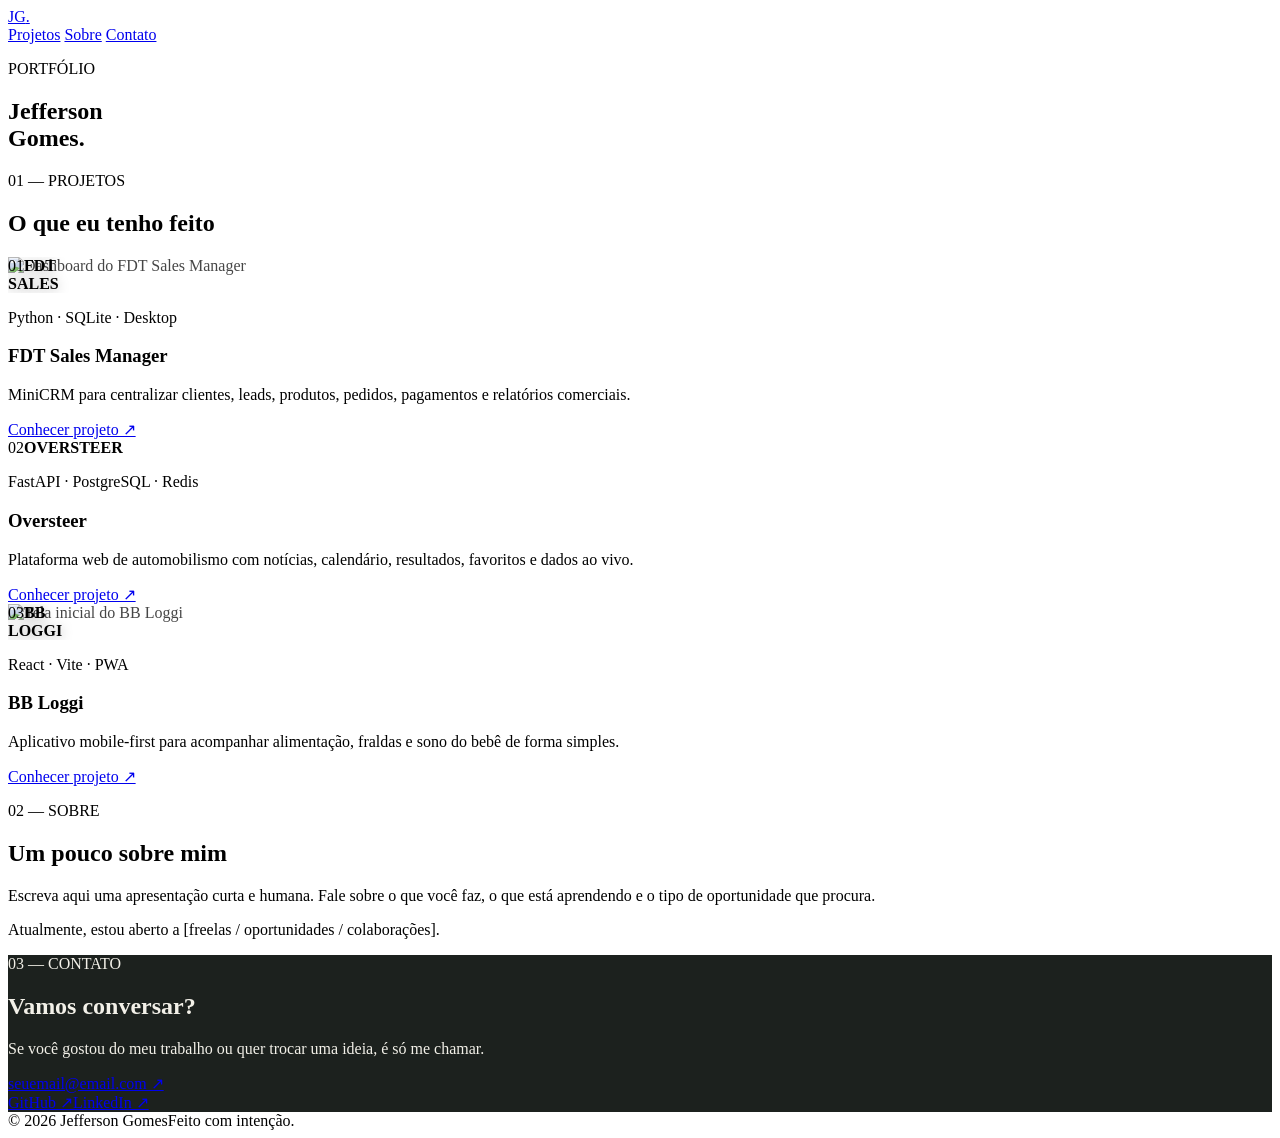
==== index.html @ 3aaaec59 "Publish portfolio site" ====
<!doctype html>
<html lang="pt-BR">
<head>
  <meta charset="utf-8" />
  <meta name="viewport" content="width=device-width, initial-scale=1" />
  <meta name="description" content="Portfólio de SEU NOME — projetos, experiências e formas de contato." />
  <title>Jefferson Gomes — Portfólio</title>
  <link rel="icon" href="favicon.svg" type="image/svg+xml" />
  <link rel="preconnect" href="https://fonts.googleapis.com" />
  <link rel="preconnect" href="https://fonts.gstatic.com" crossorigin />
  <link href="https://fonts.googleapis.com/css2?family=DM+Sans:wght@400;500;700&family=Space+Grotesk:wght@500;600;700&display=swap" rel="stylesheet" />
  <link rel="stylesheet" href="style.css" />
  <style>.contact { background:#1c211e; color:#f2f0e8; } .project-image{position:relative;overflow:hidden}.project-image img{position:absolute;inset:0;width:100%;height:100%;object-fit:cover;opacity:.72}.project-image span,.project-image strong{position:relative;z-index:1;text-shadow:0 2px 12px rgba(0,0,0,.35)}</style>
</head>
<body>
  <header class="site-header">
    <a class="logo" href="#inicio">JG<span>.</span></a>
    <nav aria-label="Navegação principal">
      <a href="#projetos">Projetos</a>
      <a href="#sobre">Sobre</a>
      <a href="#contato">Contato</a>
    </nav>
  </header>

  <main>
    <section class="hero" id="inicio">
      <p class="eyebrow">PORTFÓLIO</p>
      <h1>Jefferson<br />Gomes.</h1>
    </section>

    <section class="projects section" id="projetos">
      <div class="section-heading"><p class="eyebrow">01 — PROJETOS</p><h2>O que eu tenho feito</h2></div>
      <div class="project-grid">
        <article class="project-card featured">
          <div class="project-art art-one project-image"><img src="fdt-sales-manager.png" alt="Dashboard do FDT Sales Manager" /><span>01</span><strong>FDT<br />SALES</strong></div>
          <div class="project-info"><p class="tag">Python · SQLite · Desktop</p><h3>FDT Sales Manager</h3><p>MiniCRM para centralizar clientes, leads, produtos, pedidos, pagamentos e relatórios comerciais.</p><a href="fdt-sales-manager.html" aria-label="Conhecer FDT Sales Manager">Conhecer projeto ↗</a></div>
        </article>
        <article class="project-card">
          <div class="project-art art-two"><span>02</span><strong>OVERSTEER</strong></div>
          <div class="project-info"><p class="tag">FastAPI · PostgreSQL · Redis</p><h3>Oversteer</h3><p>Plataforma web de automobilismo com notícias, calendário, resultados, favoritos e dados ao vivo.</p><a href="oversteer.html" aria-label="Conhecer Oversteer">Conhecer projeto ↗</a></div>
        </article>
        <article class="project-card">
          <div class="project-art art-three project-image"><img src="https://raw.githubusercontent.com/jeffersonprg/BB-Loggi/main/attached_assets/BB_loggi_01_1769534620755.png" alt="Tela inicial do BB Loggi" /><span>03</span><strong>BB<br />LOGGI</strong></div>
          <div class="project-info"><p class="tag">React · Vite · PWA</p><h3>BB Loggi</h3><p>Aplicativo mobile-first para acompanhar alimentação, fraldas e sono do bebê de forma simples.</p><a href="bb-loggi.html" aria-label="Conhecer BB Loggi">Conhecer projeto ↗</a></div>
        </article>
      </div>
    </section>

    <section class="about section" id="sobre">
      <div class="section-heading"><p class="eyebrow">02 — SOBRE</p><h2>Um pouco sobre mim</h2></div>
      <div class="about-copy"><p>Escreva aqui uma apresentação curta e humana. Fale sobre o que você faz, o que está aprendendo e o tipo de oportunidade que procura.</p><p>Atualmente, estou aberto a [freelas / oportunidades / colaborações].</p></div>
    </section>

    <section class="contact section" id="contato">
      <p class="eyebrow">03 — CONTATO</p><h2>Vamos conversar?</h2>
      <p>Se você gostou do meu trabalho ou quer trocar uma ideia, é só me chamar.</p>
      <a class="email" href="mailto:seuemail@email.com">seuemail@email.com ↗</a>
      <div class="socials"><a href="https://github.com/jeffersonprg" target="_blank" rel="noreferrer">GitHub ↗</a><a href="https://www.linkedin.com/in/jeffersonprg/" target="_blank" rel="noreferrer">LinkedIn ↗</a></div>
    </section>
  </main>

  <footer><span>© 2026 Jefferson Gomes</span><span>Feito com intenção.</span></footer>
</body>
</html>
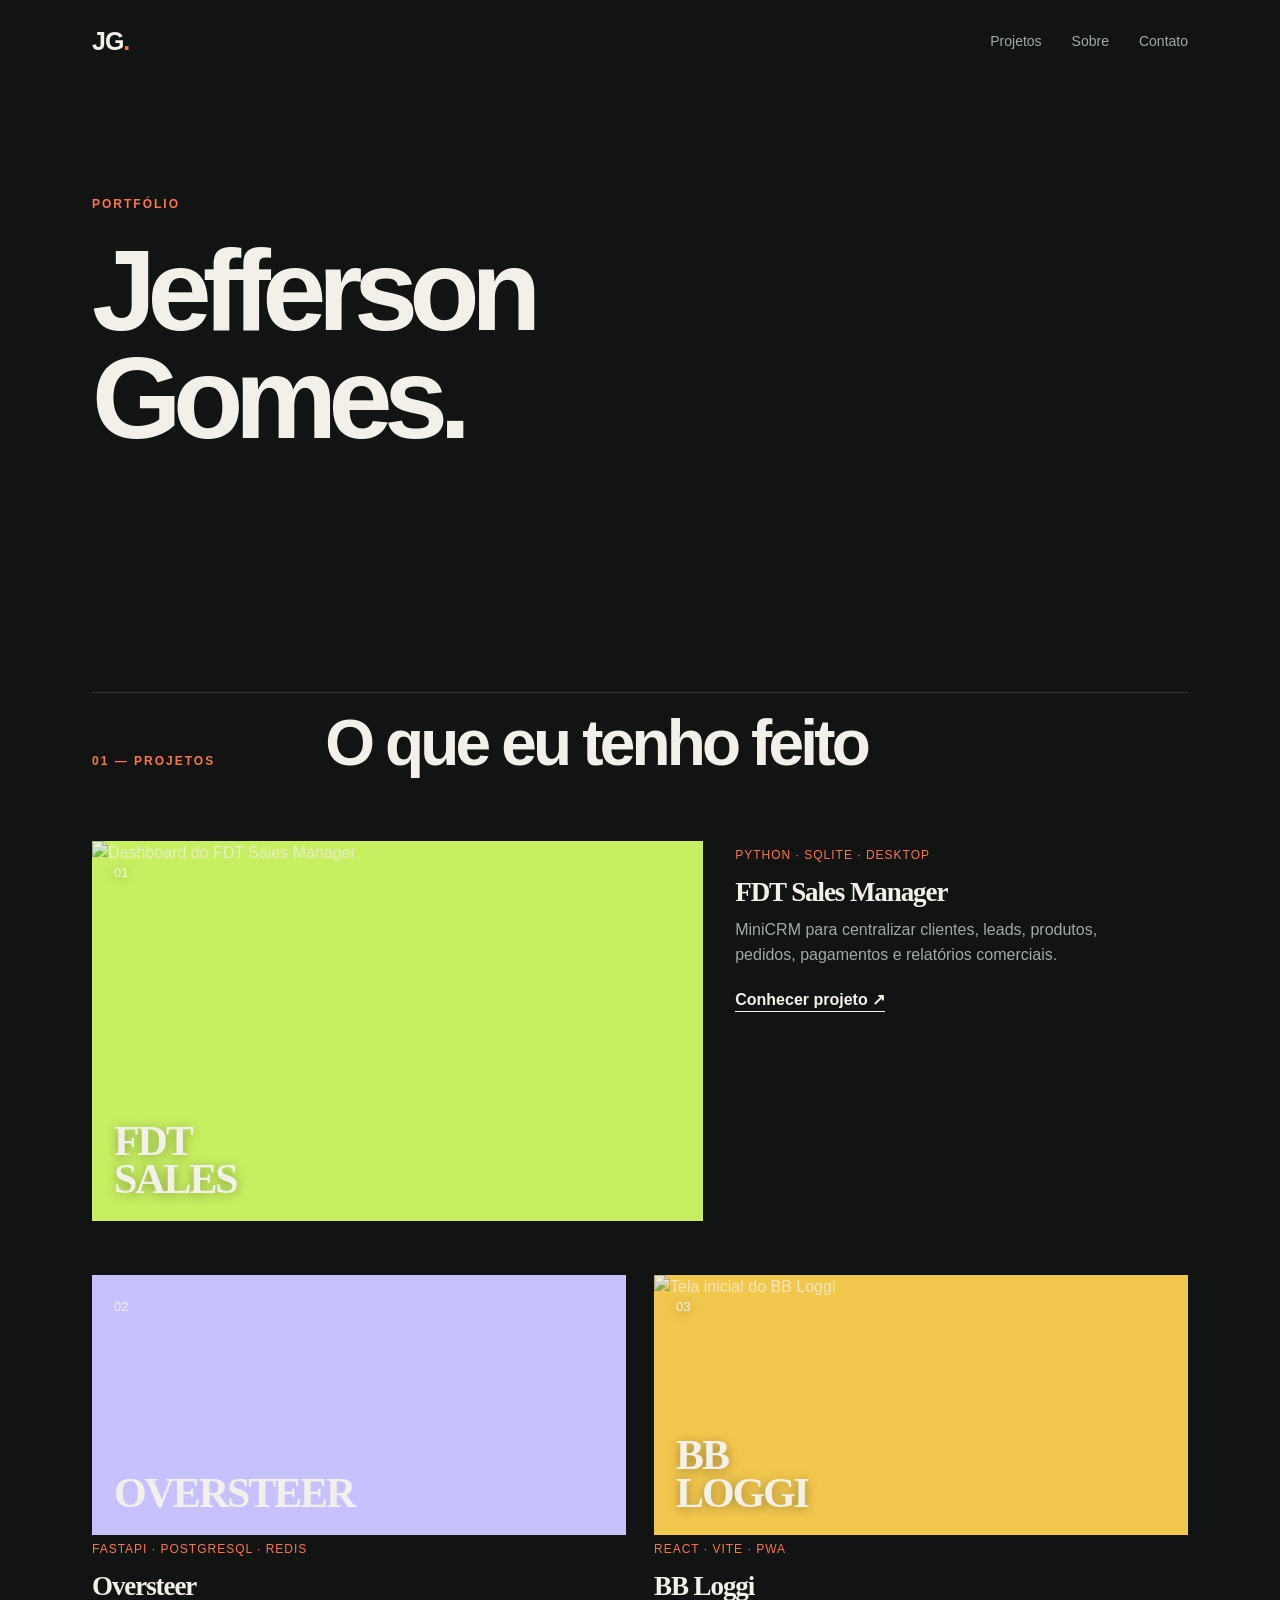
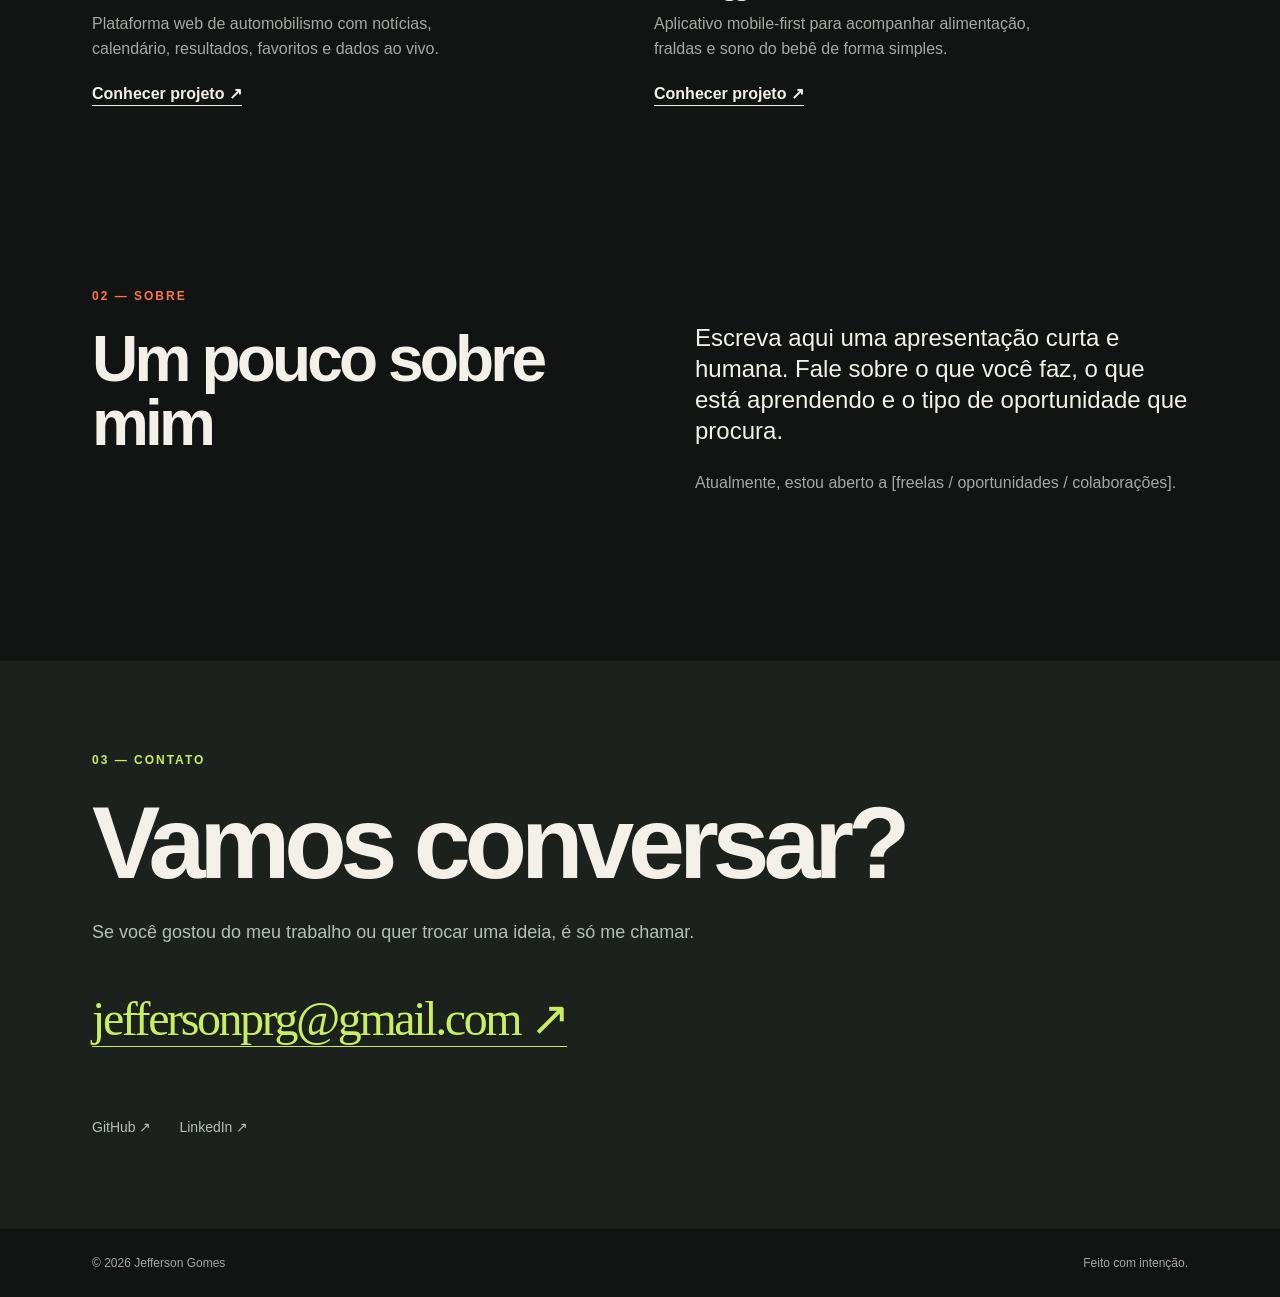
==== commit a4c5db23: "Add contact email" ====
--- a/index.html
+++ b/index.html
@@ -54,7 +54,7 @@
     <section class="contact section" id="contato">
       <p class="eyebrow">03 — CONTATO</p><h2>Vamos conversar?</h2>
       <p>Se você gostou do meu trabalho ou quer trocar uma ideia, é só me chamar.</p>
-      <a class="email" href="mailto:seuemail@email.com">seuemail@email.com ↗</a>
+      <a class="email" href="mailto:jeffersonprg@gmail.com">jeffersonprg@gmail.com ↗</a>
       <div class="socials"><a href="https://github.com/jeffersonprg" target="_blank" rel="noreferrer">GitHub ↗</a><a href="https://www.linkedin.com/in/jeffersonprg/" target="_blank" rel="noreferrer">LinkedIn ↗</a></div>
     </section>
   </main>
--- a/style.css
+++ b/style.css
@@ -0,0 +1,4 @@
+:root{--ink:#f2f0e8;--muted:#a2aaa4;--paper:#111412;--lime:#c8ef61;--line:#303630;--orange:#ff744c}
+*{box-sizing:border-box}html{scroll-behavior:smooth}body{margin:0;background:var(--paper);color:var(--ink);font-family:'DM Sans',sans-serif;font-size:16px;line-height:1.55}a{color:inherit;text-decoration:none}.site-header{display:flex;justify-content:space-between;align-items:center;max-width:1160px;margin:auto;padding:27px 32px}.logo{font:700 25px 'Space Grotesk',sans-serif;letter-spacing:-1px}.logo span{color:var(--orange)}nav{display:flex;gap:30px;color:var(--muted);font-size:14px}nav a:hover,.socials a:hover{color:var(--orange)}.hero{max-width:1160px;margin:auto;padding:112px 32px 150px}.eyebrow{font-size:12px;letter-spacing:2px;font-weight:700;color:var(--orange);margin:0 0 22px}.hero h1{font:600 clamp(3.8rem,9vw,8rem)/.94 'Space Grotesk',sans-serif;letter-spacing:-.075em;margin:0;max-width:900px}.hero h1 em{color:var(--orange);font-style:normal}.intro{color:var(--muted);max-width:480px;font-size:18px;margin:35px 0 34px}.intro strong{color:var(--ink)}.button{display:inline-flex;gap:24px;align-items:center;background:var(--ink);color:var(--paper);padding:15px 20px;font-weight:700;border-radius:2px}.button:hover{background:var(--orange)}.button span{color:var(--lime);font-size:20px}.section{max-width:1160px;margin:auto;padding:90px 32px}.section-heading{display:flex;align-items:baseline;gap:110px;border-top:1px solid var(--line);padding-top:18px;margin-bottom:48px}.section-heading h2,.contact h2{font:600 clamp(2.2rem,5vw,4.5rem)/1 'Space Grotesk',sans-serif;letter-spacing:-.06em;margin:0}.project-grid{display:grid;grid-template-columns:repeat(2,1fr);gap:54px 28px}.project-card:first-child{grid-column:span 2;display:grid;grid-template-columns:1.35fr 1fr;gap:32px}.project-art{height:260px;padding:22px;display:flex;flex-direction:column;justify-content:space-between}.featured .project-art{height:380px}.project-art span{font-size:13px}.project-art strong{font:600 42px/.9 'Space Grotesk';letter-spacing:-.05em}.art-one{background:var(--lime)}.art-two{background:#c7c2ff}.art-three{background:#f2c74d}.project-info{padding-top:5px}.tag{color:var(--orange);font-size:12px;letter-spacing:1px;text-transform:uppercase;margin:0 0 13px}.project-info h3{font:600 27px 'Space Grotesk';margin:0 0 10px;letter-spacing:-.04em}.project-info p:not(.tag){color:var(--muted);max-width:380px;margin:0 0 20px}.project-info a{font-weight:700;border-bottom:1px solid var(--ink);padding-bottom:3px}.about{display:grid;grid-template-columns:1fr 1fr;gap:110px}.about .section-heading{display:block;border:0;padding:0;margin:0}.about-copy{font-size:24px;line-height:1.3;padding-top:35px}.about-copy p{margin:0 0 25px}.about-copy p+ p{font-size:16px;line-height:1.55;color:var(--muted)}.contact{background:var(--ink);color:var(--paper);max-width:none;padding-left:max(32px,calc((100% - 1096px)/2));padding-right:max(32px,calc((100% - 1096px)/2));margin-top:50px}.contact .eyebrow{color:var(--lime)}.contact h2{font-size:clamp(3rem,8vw,7rem);margin-bottom:25px}.contact>p:not(.eyebrow){color:#b5beb8;font-size:18px}.email{display:inline-block;color:var(--lime);font:500 clamp(1.5rem,4vw,3rem) 'Space Grotesk';letter-spacing:-.05em;margin:25px 0 70px;border-bottom:1px solid var(--lime)}.socials{display:flex;gap:28px;font-size:14px}.socials a{color:#b5beb8}footer{display:flex;justify-content:space-between;max-width:1160px;margin:auto;padding:25px 32px;color:var(--muted);font-size:12px}
+@media(max-width:700px){.site-header{padding:22px 20px}nav{gap:14px;font-size:12px}.hero{padding:75px 20px 105px}.hero h1{font-size:clamp(3.3rem,16vw,5rem)}.intro{font-size:16px}.section{padding:65px 20px}.section-heading{display:block;margin-bottom:32px}.section-heading .eyebrow{margin-bottom:16px}.project-grid{display:block}.project-card,.project-card:first-child{display:block;margin-bottom:48px}.project-art,.featured .project-art{height:250px;margin-bottom:22px}.project-art strong{font-size:35px}.about{display:block}.about-copy{padding-top:30px;font-size:21px}.contact{padding-left:20px;padding-right:20px}.email{margin-bottom:55px;font-size:1.45rem}footer{padding:20px;display:block}footer span{display:block;margin-bottom:8px}}
+
